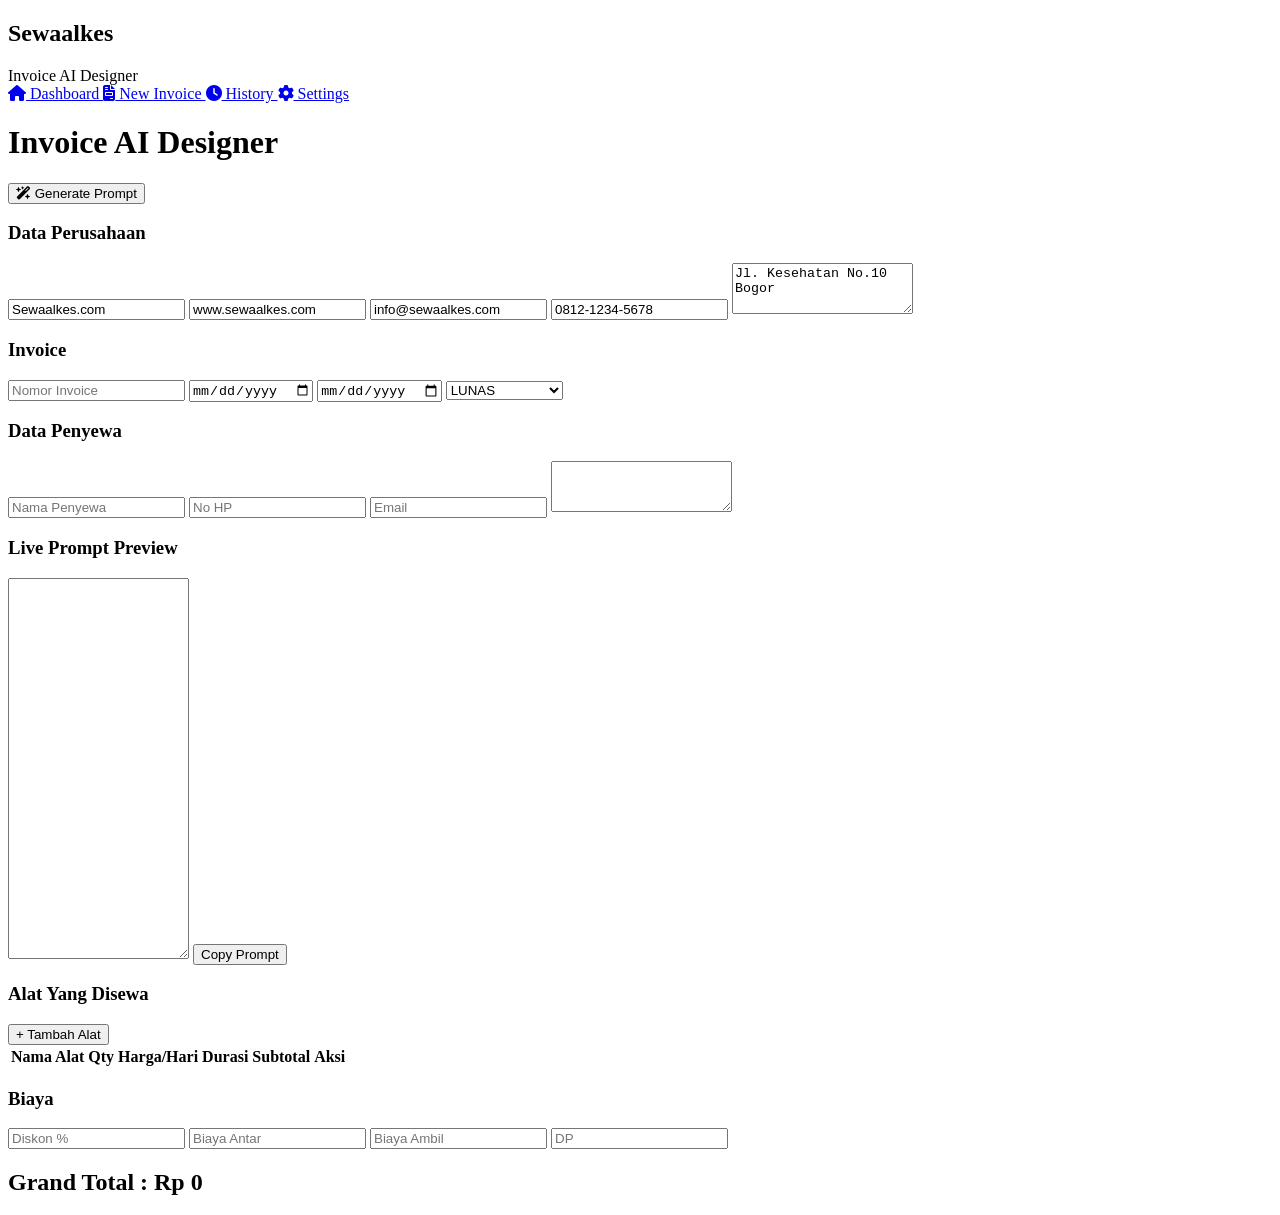
==== index.html @ 489d6095 "Add files via upload" ====
<!DOCTYPE html>
<html lang="id">
<head>
<meta charset="UTF-8">
<meta name="viewport" content="width=device-width, initial-scale=1.0">

<title>Invoice AI Designer | Sewaalkes.com</title>

<link rel="stylesheet" href="css/style.css">
<link rel="stylesheet" href="css/dashboard.css">
<link rel="stylesheet" href="css/mobile.css">

<link href="https://cdnjs.cloudflare.com/ajax/libs/font-awesome/6.5.1/css/all.min.css" rel="stylesheet">

</head>
<body>

<div class="app">

    <!-- SIDEBAR -->

    <aside class="sidebar">

        <div class="logo">

            <h2>Sewaalkes</h2>
            <span>Invoice AI Designer</span>

        </div>

        <nav>

            <a href="#">
                <i class="fa fa-home"></i>
                Dashboard
            </a>

            <a href="#">
                <i class="fa fa-file-invoice"></i>
                New Invoice
            </a>

            <a href="history.html">
                <i class="fa fa-clock"></i>
                History
            </a>

            <a href="settings.html">
                <i class="fa fa-gear"></i>
                Settings
            </a>

        </nav>

    </aside>

    <!-- CONTENT -->

    <main class="main">

        <div class="topbar">

            <h1>Invoice AI Designer</h1>

            <button id="generateBtn" class="btn-primary">

                <i class="fa fa-wand-magic-sparkles"></i>
                Generate Prompt

            </button>

        </div>

        <!-- GRID -->

        <div class="dashboard-grid">

            <!-- KIRI -->

            <div class="left-column">

                <!-- DATA PERUSAHAAN -->

                <div class="card">

                    <h3>Data Perusahaan</h3>

                    <input id="companyName" type="text" value="Sewaalkes.com">

                    <input id="website" type="text" value="www.sewaalkes.com">

                    <input id="email" type="text" value="info@sewaalkes.com">

                    <input id="phone" type="text" value="0812-1234-5678">

                    <textarea id="address" rows="3">Jl. Kesehatan No.10 Bogor</textarea>

                </div>

                <!-- INVOICE -->

                <div class="card">

                    <h3>Invoice</h3>

                    <input id="invoiceNumber" placeholder="Nomor Invoice">

                    <input id="invoiceDate" type="date">

                    <input id="dueDate" type="date">

                    <select id="paymentStatus">

                        <option>LUNAS</option>
                        <option>BELUM LUNAS</option>
                        <option>DP</option>

                    </select>

                </div>

                <!-- PENYEWA -->

                <div class="card">

                    <h3>Data Penyewa</h3>

                    <input id="customerName" placeholder="Nama Penyewa">

                    <input id="customerPhone" placeholder="No HP">

                    <input id="customerEmail" placeholder="Email">

                    <textarea id="customerAddress" rows="3"></textarea>

                </div>

            </div>

            <!-- KANAN -->

            <div class="right-column">

                <div class="card preview-card">

                    <h3>Live Prompt Preview</h3>

                    <textarea id="promptOutput" rows="25"></textarea>

                    <button id="copyBtn" class="btn-success">

                        Copy Prompt

                    </button>

                </div>

            </div>

        </div>

        <!-- DETAIL SEWA -->

        <div class="card">

            <div class="section-title">

                <h3>Alat Yang Disewa</h3>

                <button id="addItemBtn" class="btn-primary">

                    + Tambah Alat

                </button>

            </div>

            <table class="invoice-table">

                <thead>

                    <tr>

                        <th>Nama Alat</th>
                        <th>Qty</th>
                        <th>Harga/Hari</th>
                        <th>Durasi</th>
                        <th>Subtotal</th>
                        <th>Aksi</th>

                    </tr>

                </thead>

                <tbody id="itemTableBody">

                </tbody>

            </table>

        </div>

        <!-- BIAYA -->

        <div class="card">

            <h3>Biaya</h3>

            <div class="cost-grid">

                <input id="discount" placeholder="Diskon %">

                <input id="deliveryFee" placeholder="Biaya Antar">

                <input id="pickupFee" placeholder="Biaya Ambil">

                <input id="downPayment" placeholder="DP">

            </div>

            <div class="summary-box">

                <h2 id="grandTotal">

                    Grand Total : Rp 0

                </h2>

            </div>

        </div>

    </main>

</div>

<script src="js/calculator.js"></script>
<script src="js/invoice.js"></script>
<script src="js/prompt-builder.js"></script>
<script src="js/app.js"></script>

</body>
</html>
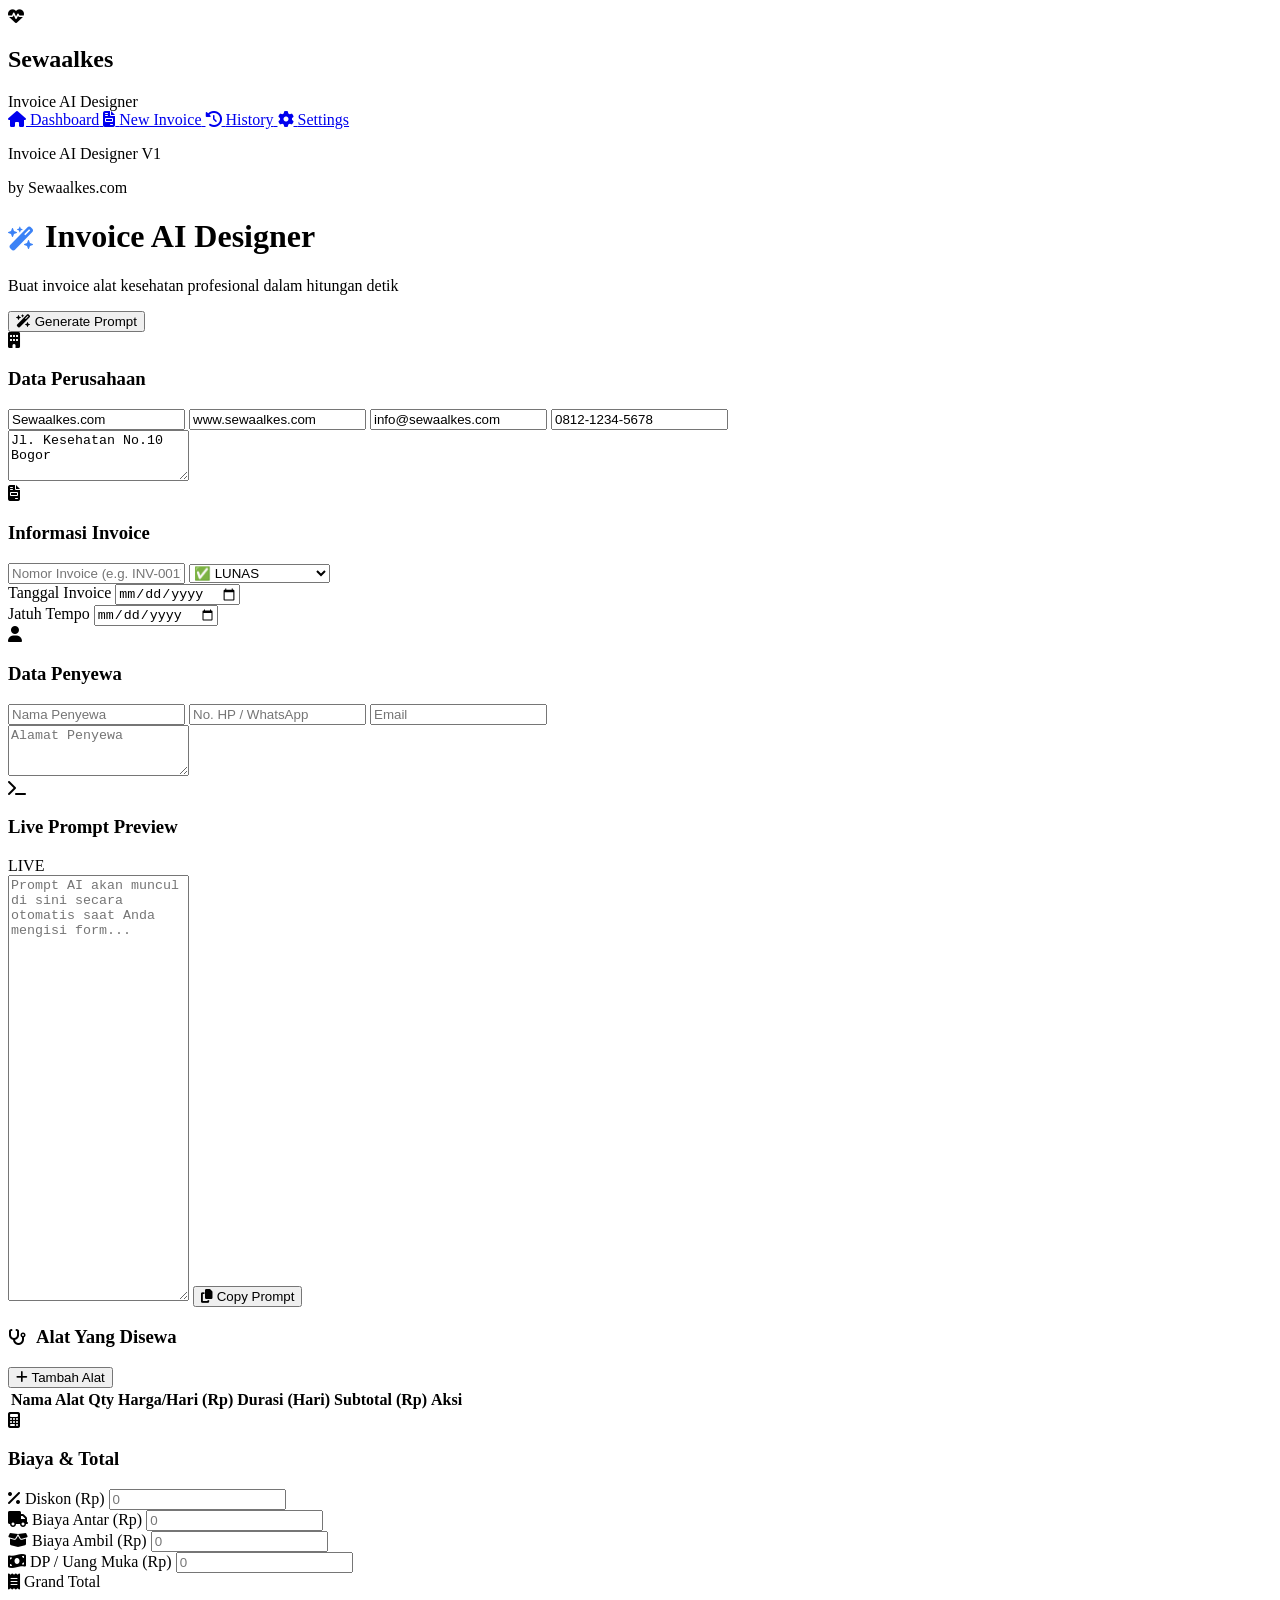
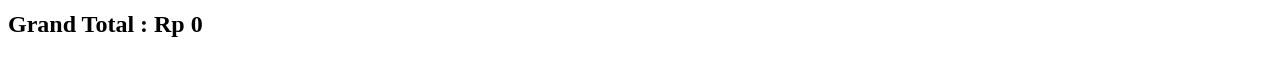
==== commit 66ba4eed: "Add files via upload" ====
--- a/index.html
+++ b/index.html
@@ -1,243 +1,221 @@
-<!DOCTYPE html>
-<html lang="id">
-<head>
-<meta charset="UTF-8">
-<meta name="viewport" content="width=device-width, initial-scale=1.0">
-
-<title>Invoice AI Designer | Sewaalkes.com</title>
-
-<link rel="stylesheet" href="css/style.css">
-<link rel="stylesheet" href="css/dashboard.css">
-<link rel="stylesheet" href="css/mobile.css">
-
-<link href="https://cdnjs.cloudflare.com/ajax/libs/font-awesome/6.5.1/css/all.min.css" rel="stylesheet">
-
-</head>
-<body>
-
-<div class="app">
-
-    <!-- SIDEBAR -->
-
-    <aside class="sidebar">
-
-        <div class="logo">
-
-            <h2>Sewaalkes</h2>
-            <span>Invoice AI Designer</span>
-
-        </div>
-
-        <nav>
-
-            <a href="#">
-                <i class="fa fa-home"></i>
-                Dashboard
-            </a>
-
-            <a href="#">
-                <i class="fa fa-file-invoice"></i>
-                New Invoice
-            </a>
-
-            <a href="history.html">
-                <i class="fa fa-clock"></i>
-                History
-            </a>
-
-            <a href="settings.html">
-                <i class="fa fa-gear"></i>
-                Settings
-            </a>
-
-        </nav>
-
-    </aside>
-
-    <!-- CONTENT -->
-
-    <main class="main">
-
-        <div class="topbar">
-
-            <h1>Invoice AI Designer</h1>
-
-            <button id="generateBtn" class="btn-primary">
-
-                <i class="fa fa-wand-magic-sparkles"></i>
-                Generate Prompt
-
-            </button>
-
-        </div>
-
-        <!-- GRID -->
-
-        <div class="dashboard-grid">
-
-            <!-- KIRI -->
-
-            <div class="left-column">
-
-                <!-- DATA PERUSAHAAN -->
-
-                <div class="card">
-
-                    <h3>Data Perusahaan</h3>
-
-                    <input id="companyName" type="text" value="Sewaalkes.com">
-
-                    <input id="website" type="text" value="www.sewaalkes.com">
-
-                    <input id="email" type="text" value="info@sewaalkes.com">
-
-                    <input id="phone" type="text" value="0812-1234-5678">
-
-                    <textarea id="address" rows="3">Jl. Kesehatan No.10 Bogor</textarea>
-
-                </div>
-
-                <!-- INVOICE -->
-
-                <div class="card">
-
-                    <h3>Invoice</h3>
-
-                    <input id="invoiceNumber" placeholder="Nomor Invoice">
-
-                    <input id="invoiceDate" type="date">
-
-                    <input id="dueDate" type="date">
-
-                    <select id="paymentStatus">
-
-                        <option>LUNAS</option>
-                        <option>BELUM LUNAS</option>
-                        <option>DP</option>
-
-                    </select>
-
-                </div>
-
-                <!-- PENYEWA -->
-
-                <div class="card">
-
-                    <h3>Data Penyewa</h3>
-
-                    <input id="customerName" placeholder="Nama Penyewa">
-
-                    <input id="customerPhone" placeholder="No HP">
-
-                    <input id="customerEmail" placeholder="Email">
-
-                    <textarea id="customerAddress" rows="3"></textarea>
-
-                </div>
-
-            </div>
-
-            <!-- KANAN -->
-
-            <div class="right-column">
-
-                <div class="card preview-card">
-
-                    <h3>Live Prompt Preview</h3>
-
-                    <textarea id="promptOutput" rows="25"></textarea>
-
-                    <button id="copyBtn" class="btn-success">
-
-                        Copy Prompt
-
-                    </button>
-
-                </div>
-
-            </div>
-
-        </div>
-
-        <!-- DETAIL SEWA -->
-
-        <div class="card">
-
-            <div class="section-title">
-
-                <h3>Alat Yang Disewa</h3>
-
-                <button id="addItemBtn" class="btn-primary">
-
-                    + Tambah Alat
-
-                </button>
-
-            </div>
-
-            <table class="invoice-table">
-
-                <thead>
-
-                    <tr>
-
-                        <th>Nama Alat</th>
-                        <th>Qty</th>
-                        <th>Harga/Hari</th>
-                        <th>Durasi</th>
-                        <th>Subtotal</th>
-                        <th>Aksi</th>
-
-                    </tr>
-
-                </thead>
-
-                <tbody id="itemTableBody">
-
-                </tbody>
-
-            </table>
-
-        </div>
-
-        <!-- BIAYA -->
-
-        <div class="card">
-
-            <h3>Biaya</h3>
-
-            <div class="cost-grid">
-
-                <input id="discount" placeholder="Diskon %">
-
-                <input id="deliveryFee" placeholder="Biaya Antar">
-
-                <input id="pickupFee" placeholder="Biaya Ambil">
-
-                <input id="downPayment" placeholder="DP">
-
-            </div>
-
-            <div class="summary-box">
-
-                <h2 id="grandTotal">
-
-                    Grand Total : Rp 0
-
-                </h2>
-
-            </div>
-
-        </div>
-
-    </main>
-
-</div>
-
-<script src="js/calculator.js"></script>
-<script src="js/invoice.js"></script>
-<script src="js/prompt-builder.js"></script>
-<script src="js/app.js"></script>
-
-</body>
+<!DOCTYPE html>
+<html lang="id">
+<head>
+<meta charset="UTF-8">
+<meta name="viewport" content="width=device-width, initial-scale=1.0">
+<meta name="description" content="Invoice AI Designer untuk sewa alat kesehatan - Sewaalkes.com. Buat invoice profesional dengan mudah dan cepat.">
+<title>Invoice AI Designer | Sewaalkes.com</title>
+
+<link rel="preconnect" href="https://fonts.googleapis.com">
+<link rel="preconnect" href="https://fonts.gstatic.com" crossorigin>
+<link href="https://fonts.googleapis.com/css2?family=Inter:wght@300;400;500;600;700;800&display=swap" rel="stylesheet">
+<link href="https://cdnjs.cloudflare.com/ajax/libs/font-awesome/6.5.1/css/all.min.css" rel="stylesheet">
+
+<link rel="stylesheet" href="css/style.css">
+<link rel="stylesheet" href="css/dashboard.css">
+<link rel="stylesheet" href="css/mobile.css">
+</head>
+<body>
+
+<div class="app">
+
+    <!-- SIDEBAR -->
+    <aside class="sidebar">
+        <div class="logo">
+            <div class="logo-icon"><i class="fa fa-heartbeat"></i></div>
+            <h2>Sewaalkes</h2>
+            <span>Invoice AI Designer</span>
+        </div>
+
+        <nav>
+            <a href="index.html" class="active" id="nav-dashboard">
+                <i class="fa fa-home"></i>
+                <span>Dashboard</span>
+            </a>
+            <a href="index.html" id="nav-new">
+                <i class="fa fa-file-invoice"></i>
+                <span>New Invoice</span>
+            </a>
+            <a href="history.html" id="nav-history">
+                <i class="fa fa-clock-rotate-left"></i>
+                <span>History</span>
+            </a>
+            <a href="settings.html" id="nav-settings">
+                <i class="fa fa-gear"></i>
+                <span>Settings</span>
+            </a>
+        </nav>
+
+        <div class="sidebar-footer">
+            <p>Invoice AI Designer V1</p>
+            <p class="brand-tag">by Sewaalkes.com</p>
+        </div>
+    </aside>
+
+    <!-- CONTENT -->
+    <main class="main">
+
+        <div class="topbar">
+            <div class="topbar-left">
+                <h1><i class="fa fa-wand-magic-sparkles" style="color:#3b82f6;font-size:24px;margin-right:10px;"></i>Invoice AI Designer</h1>
+                <p class="topbar-sub">Buat invoice alat kesehatan profesional dalam hitungan detik</p>
+            </div>
+            <button id="generateBtn" class="btn-generate">
+                <i class="fa fa-wand-magic-sparkles"></i>
+                Generate Prompt
+            </button>
+        </div>
+
+        <!-- GRID -->
+        <div class="dashboard-grid">
+
+            <!-- KIRI -->
+            <div class="left-column">
+
+                <!-- DATA PERUSAHAAN -->
+                <div class="card">
+                    <div class="card-header">
+                        <i class="fa fa-building"></i>
+                        <h3>Data Perusahaan</h3>
+                    </div>
+                    <div class="form-grid-2">
+                        <input id="companyName" type="text" placeholder="Nama Perusahaan" value="Sewaalkes.com">
+                        <input id="website" type="text" placeholder="Website" value="www.sewaalkes.com">
+                        <input id="email" type="email" placeholder="Email" value="info@sewaalkes.com">
+                        <input id="phone" type="text" placeholder="No. WhatsApp" value="0812-1234-5678">
+                    </div>
+                    <textarea id="address" rows="3" placeholder="Alamat Lengkap">Jl. Kesehatan No.10 Bogor</textarea>
+                </div>
+
+                <!-- INVOICE -->
+                <div class="card">
+                    <div class="card-header">
+                        <i class="fa fa-file-invoice"></i>
+                        <h3>Informasi Invoice</h3>
+                    </div>
+                    <div class="form-grid-2">
+                        <input id="invoiceNumber" placeholder="Nomor Invoice (e.g. INV-001)">
+                        <select id="paymentStatus">
+                            <option value="LUNAS">✅ LUNAS</option>
+                            <option value="BELUM LUNAS">❌ BELUM LUNAS</option>
+                            <option value="DP">⏳ DP / Uang Muka</option>
+                        </select>
+                        <div class="input-group">
+                            <label>Tanggal Invoice</label>
+                            <input id="invoiceDate" type="date">
+                        </div>
+                        <div class="input-group">
+                            <label>Jatuh Tempo</label>
+                            <input id="dueDate" type="date">
+                        </div>
+                    </div>
+                </div>
+
+                <!-- PENYEWA -->
+                <div class="card">
+                    <div class="card-header">
+                        <i class="fa fa-user"></i>
+                        <h3>Data Penyewa</h3>
+                    </div>
+                    <div class="form-grid-2">
+                        <input id="customerName" placeholder="Nama Penyewa">
+                        <input id="customerPhone" placeholder="No. HP / WhatsApp">
+                        <input id="customerEmail" placeholder="Email" type="email">
+                    </div>
+                    <textarea id="customerAddress" rows="3" placeholder="Alamat Penyewa"></textarea>
+                </div>
+
+            </div>
+
+            <!-- KANAN -->
+            <div class="right-column">
+                <div class="card preview-card">
+                    <div class="card-header">
+                        <i class="fa fa-terminal"></i>
+                        <h3>Live Prompt Preview</h3>
+                        <span class="live-badge"><span class="live-dot"></span>LIVE</span>
+                    </div>
+                    <textarea id="promptOutput" rows="28" placeholder="Prompt AI akan muncul di sini secara otomatis saat Anda mengisi form..."></textarea>
+                    <button id="copyBtn" class="btn-success">
+                        <i class="fa fa-copy"></i>
+                        Copy Prompt
+                    </button>
+                </div>
+            </div>
+
+        </div>
+
+        <!-- DETAIL SEWA -->
+        <div class="card">
+            <div class="card-header section-title">
+                <div style="display:flex;align-items:center;gap:10px;">
+                    <i class="fa fa-stethoscope"></i>
+                    <h3>Alat Yang Disewa</h3>
+                </div>
+                <button id="addItemBtn" class="btn-add">
+                    <i class="fa fa-plus"></i> Tambah Alat
+                </button>
+            </div>
+
+            <div class="table-wrapper">
+                <table class="invoice-table">
+                    <thead>
+                        <tr>
+                            <th>Nama Alat</th>
+                            <th>Qty</th>
+                            <th>Harga/Hari (Rp)</th>
+                            <th>Durasi (Hari)</th>
+                            <th>Subtotal (Rp)</th>
+                            <th>Aksi</th>
+                        </tr>
+                    </thead>
+                    <tbody id="itemTableBody"></tbody>
+                </table>
+            </div>
+        </div>
+
+        <!-- BIAYA -->
+        <div class="card">
+            <div class="card-header">
+                <i class="fa fa-calculator"></i>
+                <h3>Biaya & Total</h3>
+            </div>
+            <div class="cost-grid">
+                <div class="input-group">
+                    <label><i class="fa fa-percent"></i> Diskon (Rp)</label>
+                    <input id="discount" type="number" placeholder="0" min="0">
+                </div>
+                <div class="input-group">
+                    <label><i class="fa fa-truck"></i> Biaya Antar (Rp)</label>
+                    <input id="deliveryFee" type="number" placeholder="0" min="0">
+                </div>
+                <div class="input-group">
+                    <label><i class="fa fa-box-open"></i> Biaya Ambil (Rp)</label>
+                    <input id="pickupFee" type="number" placeholder="0" min="0">
+                </div>
+                <div class="input-group">
+                    <label><i class="fa fa-money-bill-wave"></i> DP / Uang Muka (Rp)</label>
+                    <input id="downPayment" type="number" placeholder="0" min="0">
+                </div>
+            </div>
+
+            <div class="summary-box">
+                <div class="summary-label">
+                    <i class="fa fa-receipt"></i>
+                    Grand Total
+                </div>
+                <h2 id="grandTotal">Grand Total : Rp 0</h2>
+            </div>
+        </div>
+
+    </main>
+
+</div>
+
+<script src="js/calculator.js"></script>
+<script src="js/invoice.js"></script>
+<script src="js/prompt-builder.js"></script>
+<script src="js/app.js"></script>
+
+</body>
 </html>
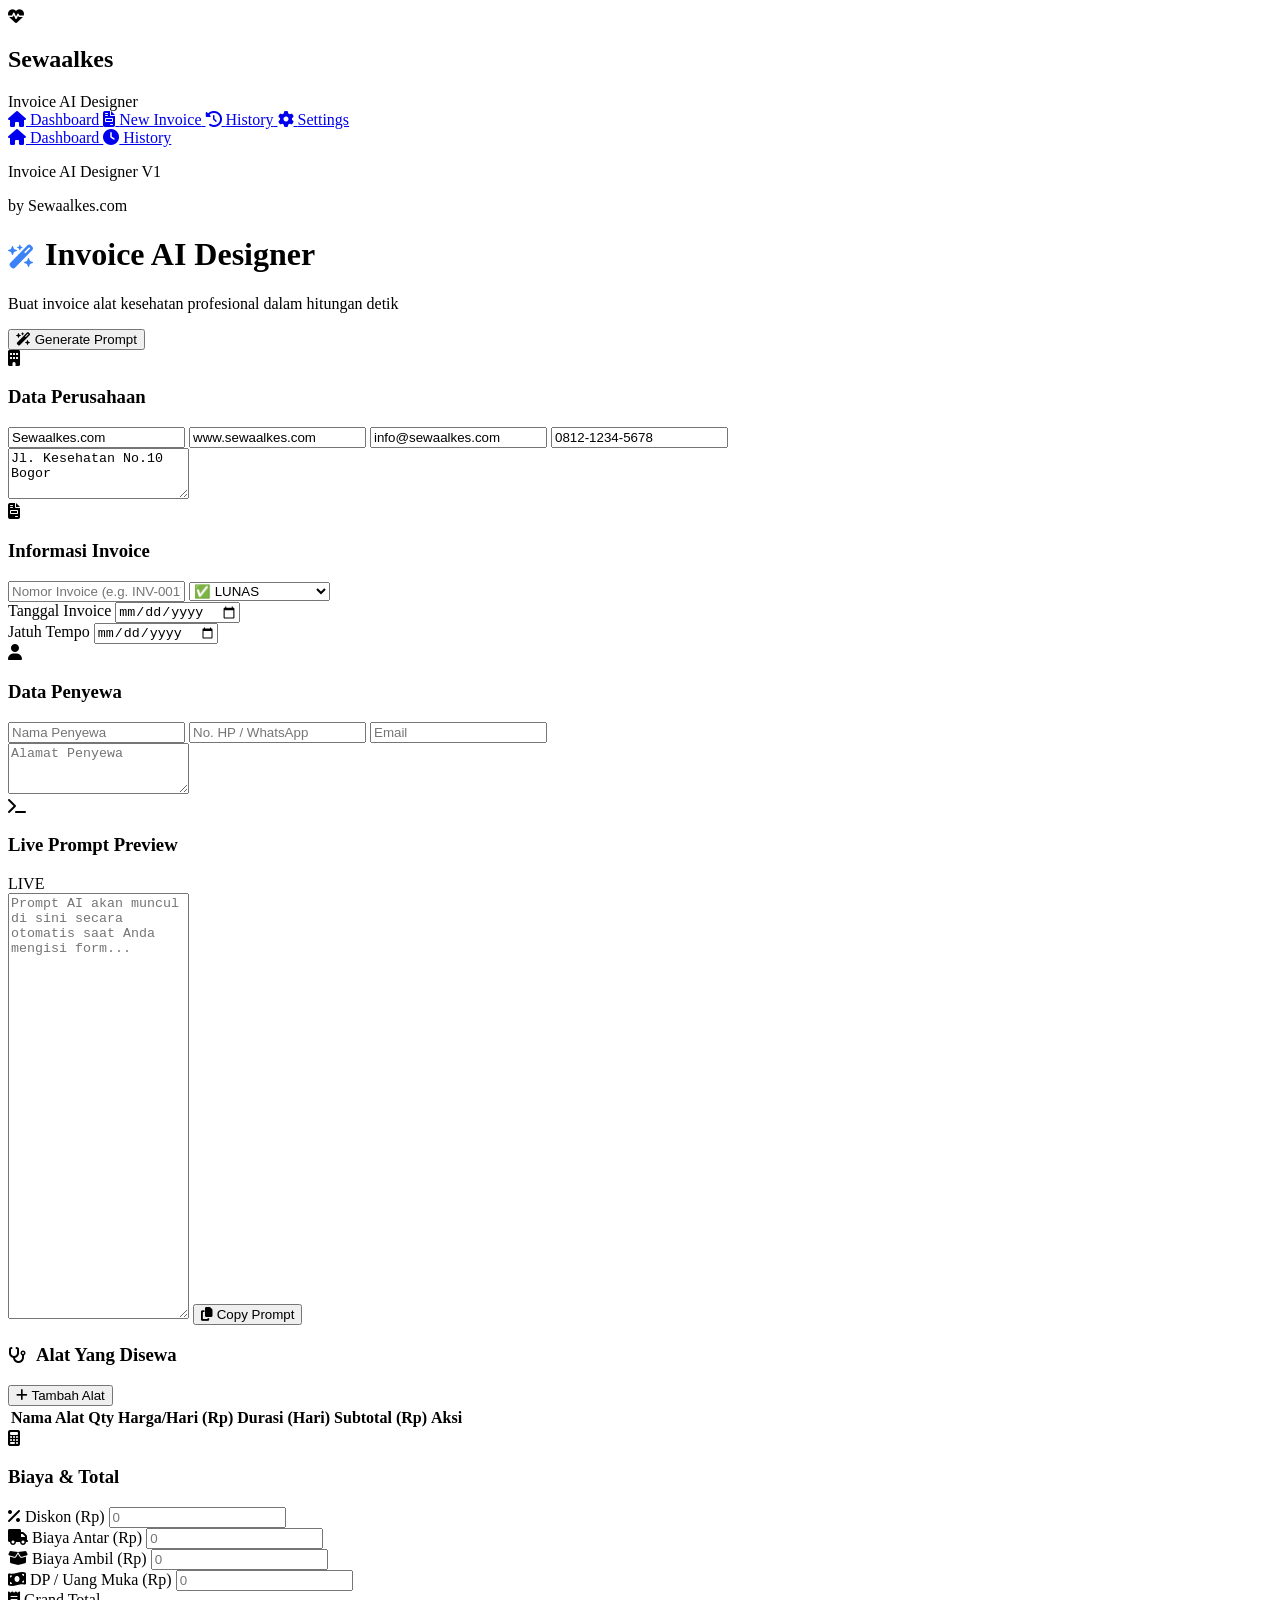
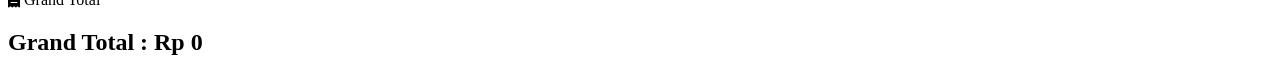
==== commit 676348c9: "Update index.html" ====
--- a/index.html
+++ b/index.html
@@ -45,7 +45,11 @@
                 <span>Settings</span>
             </a>
         </nav>
-
+<nav>
+    <a href="index.html" class="active"> <i class="fa fa-home"></i> Dashboard </a>
+    <a href="history.html"> <i class="fa fa-clock"></i> History </a>
+    <!-- ... -->
+</nav>
         <div class="sidebar-footer">
             <p>Invoice AI Designer V1</p>
             <p class="brand-tag">by Sewaalkes.com</p>
@@ -218,4 +222,4 @@
 <script src="js/app.js"></script>
 
 </body>
-</html>+</html>
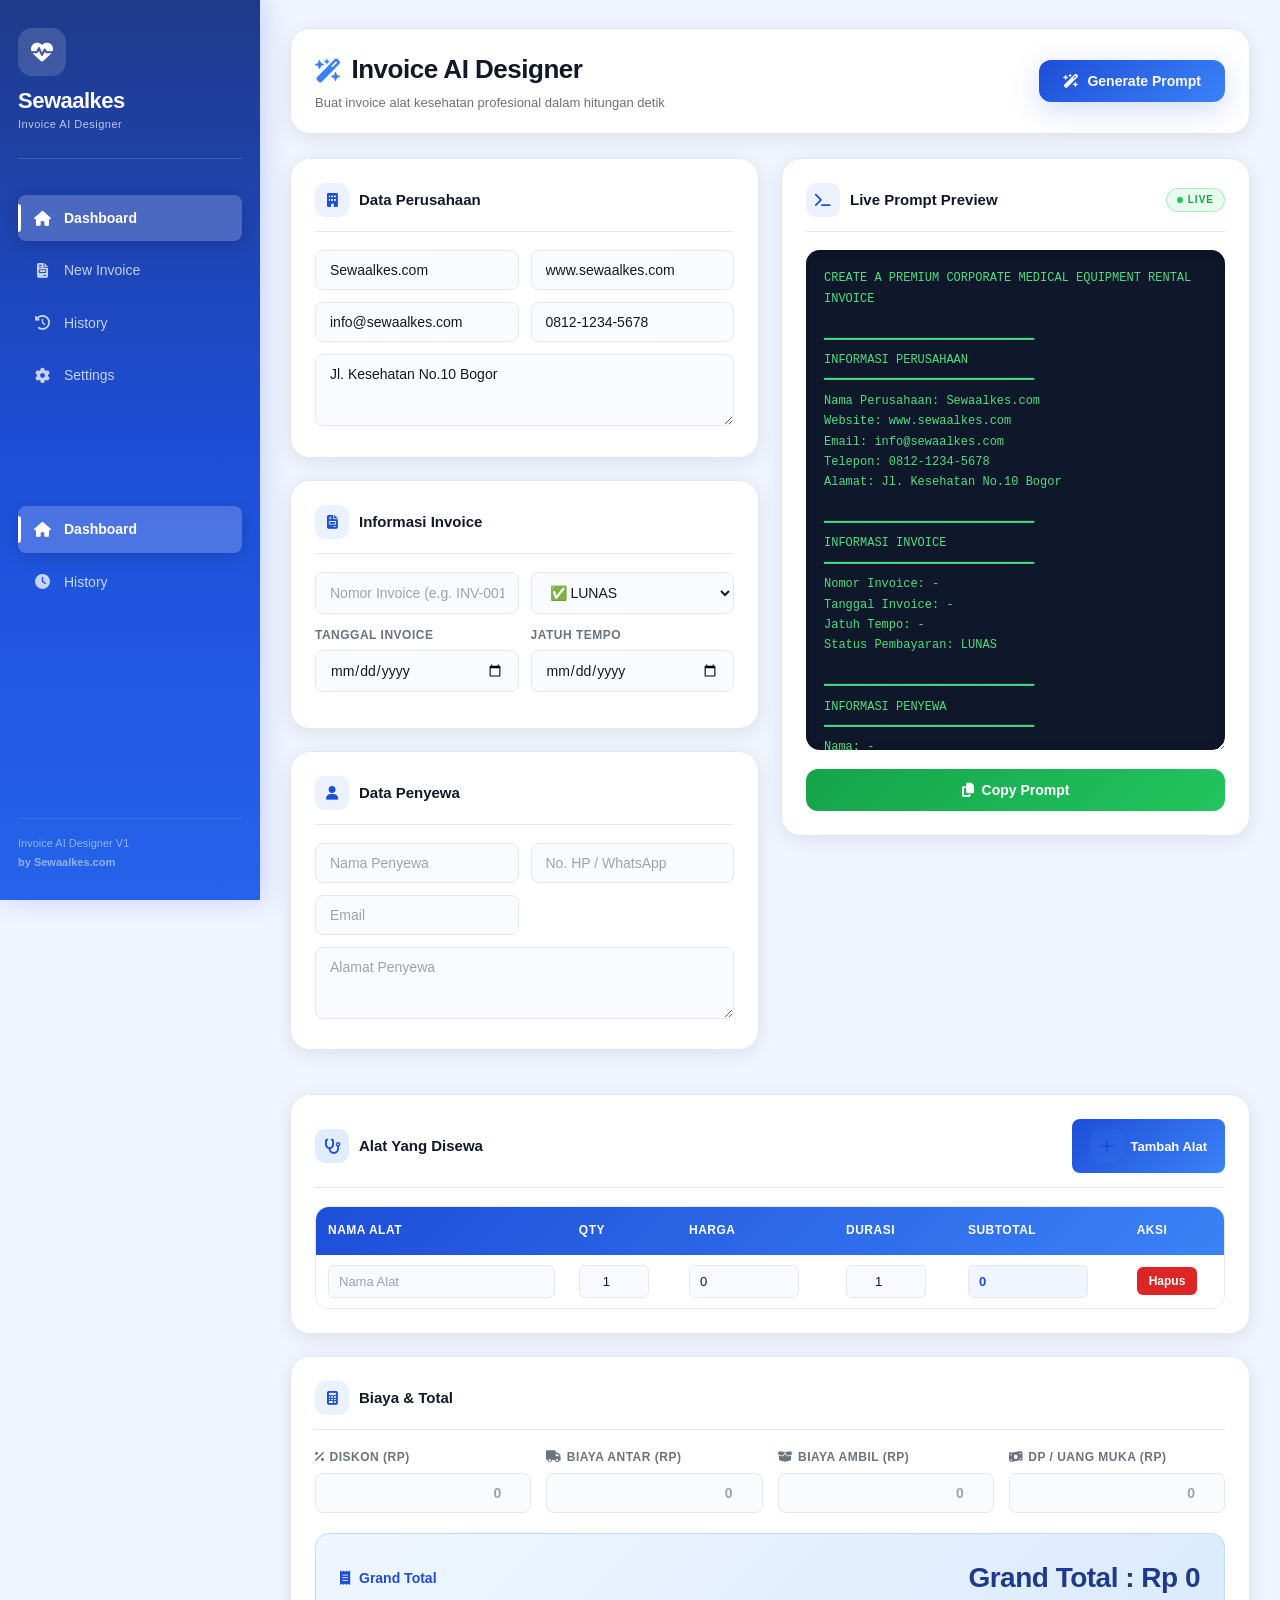
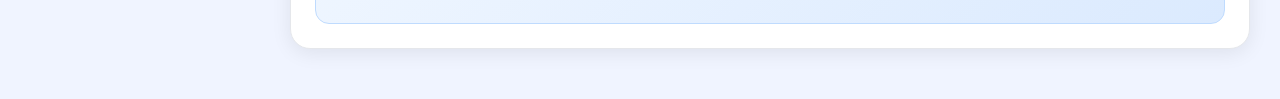
==== commit 5d37c404: "Update index.html" ====
--- a/index.html
+++ b/index.html
@@ -166,11 +166,11 @@
                     <thead>
                         <tr>
                             <th>Nama Alat</th>
-                            <th>Qty</th>
-                            <th>Harga/Hari (Rp)</th>
-                            <th>Durasi (Hari)</th>
-                            <th>Subtotal (Rp)</th>
-                            <th>Aksi</th>
+        <th>Qty</th>
+        <th>Harga</th> <!-- Berubah dari Harga/Hari -->
+        <th>Durasi</th>
+        <th>Subtotal</th>
+        <th>Aksi</th>
                         </tr>
                     </thead>
                     <tbody id="itemTableBody"></tbody>
--- a/css/style.css
+++ b/css/style.css
@@ -0,0 +1,765 @@
+/* ========================================
+   STYLE.CSS - Invoice AI Designer
+   Core Design System
+   ======================================== */
+
+/* GOOGLE FONTS */
+@import url('https://fonts.googleapis.com/css2?family=Inter:wght@300;400;500;600;700;800&display=swap');
+
+/* RESET */
+* {
+    margin: 0;
+    padding: 0;
+    box-sizing: border-box;
+}
+
+:root {
+    --primary: #1d4ed8;
+    --primary-dark: #1e3a8a;
+    --primary-light: #3b82f6;
+    --primary-glow: rgba(59, 130, 246, 0.15);
+    --success: #16a34a;
+    --success-dark: #15803d;
+    --danger: #dc2626;
+    --danger-dark: #b91c1c;
+    --warning: #d97706;
+    --bg: #f0f4ff;
+    --card-bg: #ffffff;
+    --sidebar-bg: linear-gradient(180deg, #1e3a8a 0%, #1d4ed8 50%, #2563eb 100%);
+    --text: #111827;
+    --text-muted: #6b7280;
+    --text-light: #9ca3af;
+    --border: #e5e7eb;
+    --border-focus: #3b82f6;
+    --shadow-sm: 0 1px 3px rgba(0,0,0,0.08);
+    --shadow-md: 0 4px 20px rgba(0,0,0,0.08);
+    --shadow-lg: 0 10px 40px rgba(0,0,0,0.12);
+    --shadow-blue: 0 8px 30px rgba(29, 78, 216, 0.2);
+    --radius-sm: 8px;
+    --radius-md: 14px;
+    --radius-lg: 20px;
+    --sidebar-width: 260px;
+    --transition: all 0.25s cubic-bezier(0.4, 0, 0.2, 1);
+}
+
+body {
+    font-family: 'Inter', 'Segoe UI', sans-serif;
+    background: var(--bg);
+    color: var(--text);
+    font-size: 14px;
+    line-height: 1.6;
+    -webkit-font-smoothing: antialiased;
+}
+
+/* ========================================
+   APP LAYOUT
+   ======================================== */
+
+.app {
+    display: flex;
+    min-height: 100vh;
+}
+
+/* ========================================
+   SIDEBAR
+   ======================================== */
+
+.sidebar {
+    width: var(--sidebar-width);
+    background: var(--sidebar-bg);
+    color: white;
+    padding: 28px 18px;
+    position: fixed;
+    height: 100vh;
+    display: flex;
+    flex-direction: column;
+    z-index: 100;
+    box-shadow: 4px 0 24px rgba(29, 78, 216, 0.2);
+}
+
+.logo {
+    display: flex;
+    flex-direction: column;
+    align-items: flex-start;
+    margin-bottom: 36px;
+    padding-bottom: 24px;
+    border-bottom: 1px solid rgba(255,255,255,0.15);
+}
+
+.logo-icon {
+    width: 48px;
+    height: 48px;
+    background: rgba(255,255,255,0.15);
+    border-radius: 14px;
+    display: flex;
+    align-items: center;
+    justify-content: center;
+    margin-bottom: 12px;
+    font-size: 22px;
+    backdrop-filter: blur(10px);
+}
+
+.logo h2 {
+    font-size: 22px;
+    font-weight: 800;
+    letter-spacing: -0.5px;
+    line-height: 1.2;
+}
+
+.logo span {
+    font-size: 11px;
+    opacity: 0.7;
+    font-weight: 400;
+    margin-top: 2px;
+    letter-spacing: 0.5px;
+}
+
+.sidebar nav {
+    display: flex;
+    flex-direction: column;
+    gap: 6px;
+    flex: 1;
+}
+
+.sidebar nav a {
+    text-decoration: none;
+    color: rgba(255,255,255,0.75);
+    padding: 12px 14px;
+    border-radius: var(--radius-sm);
+    transition: var(--transition);
+    display: flex;
+    align-items: center;
+    gap: 12px;
+    font-weight: 500;
+    font-size: 14px;
+    position: relative;
+}
+
+.sidebar nav a i {
+    width: 20px;
+    text-align: center;
+    font-size: 15px;
+}
+
+.sidebar nav a:hover {
+    background: rgba(255,255,255,0.12);
+    color: white;
+    transform: translateX(2px);
+}
+
+.sidebar nav a.active {
+    background: rgba(255,255,255,0.2);
+    color: white;
+    box-shadow: 0 4px 15px rgba(0,0,0,0.15);
+}
+
+.sidebar nav a.active::before {
+    content: '';
+    position: absolute;
+    left: 0;
+    top: 50%;
+    transform: translateY(-50%);
+    width: 3px;
+    height: 60%;
+    background: white;
+    border-radius: 0 3px 3px 0;
+}
+
+.sidebar-footer {
+    border-top: 1px solid rgba(255,255,255,0.15);
+    padding-top: 16px;
+    font-size: 11px;
+    opacity: 0.5;
+}
+
+.sidebar-footer .brand-tag {
+    font-weight: 600;
+    margin-top: 2px;
+}
+
+/* ========================================
+   MAIN CONTENT
+   ======================================== */
+
+.main {
+    margin-left: var(--sidebar-width);
+    padding: 28px 30px;
+    width: 100%;
+    min-height: 100vh;
+}
+
+/* ========================================
+   TOPBAR
+   ======================================== */
+
+.topbar {
+    display: flex;
+    justify-content: space-between;
+    align-items: center;
+    background: white;
+    padding: 20px 24px;
+    border-radius: var(--radius-lg);
+    box-shadow: var(--shadow-md);
+    margin-bottom: 24px;
+    border: 1px solid var(--border);
+}
+
+.topbar-left h1 {
+    font-size: 26px;
+    font-weight: 800;
+    color: var(--text);
+    letter-spacing: -0.5px;
+    display: flex;
+    align-items: center;
+}
+
+.topbar-sub {
+    font-size: 13px;
+    color: var(--text-muted);
+    margin-top: 2px;
+}
+
+/* ========================================
+   BUTTONS
+   ======================================== */
+
+.btn-generate {
+    background: linear-gradient(135deg, var(--primary) 0%, var(--primary-light) 100%);
+    color: white;
+    border: none;
+    padding: 13px 24px;
+    border-radius: 12px;
+    cursor: pointer;
+    font-weight: 700;
+    font-size: 14px;
+    display: flex;
+    align-items: center;
+    gap: 8px;
+    transition: var(--transition);
+    box-shadow: var(--shadow-blue);
+    white-space: nowrap;
+}
+
+.btn-generate:hover {
+    transform: translateY(-2px);
+    box-shadow: 0 12px 35px rgba(29, 78, 216, 0.35);
+}
+
+.btn-generate:active {
+    transform: translateY(0);
+}
+
+.btn-primary {
+    background: var(--primary);
+    color: white;
+    border: none;
+    padding: 11px 20px;
+    border-radius: var(--radius-sm);
+    cursor: pointer;
+    font-weight: 600;
+    font-size: 14px;
+    transition: var(--transition);
+    display: inline-flex;
+    align-items: center;
+    gap: 8px;
+}
+
+.btn-primary:hover {
+    background: var(--primary-dark);
+    transform: translateY(-1px);
+    box-shadow: var(--shadow-blue);
+}
+
+.btn-success {
+    background: linear-gradient(135deg, var(--success), #22c55e);
+    color: white;
+    border: none;
+    padding: 13px;
+    width: 100%;
+    border-radius: 12px;
+    cursor: pointer;
+    font-weight: 700;
+    font-size: 14px;
+    transition: var(--transition);
+    display: flex;
+    align-items: center;
+    justify-content: center;
+    gap: 8px;
+    margin-top: 12px;
+}
+
+.btn-success:hover {
+    background: linear-gradient(135deg, var(--success-dark), var(--success));
+    transform: translateY(-2px);
+    box-shadow: 0 8px 25px rgba(22, 163, 74, 0.35);
+}
+
+.btn-add {
+    background: linear-gradient(135deg, var(--primary) 0%, var(--primary-light) 100%);
+    color: white;
+    border: none;
+    padding: 10px 18px;
+    border-radius: var(--radius-sm);
+    cursor: pointer;
+    font-weight: 600;
+    font-size: 13px;
+    transition: var(--transition);
+    display: inline-flex;
+    align-items: center;
+    gap: 6px;
+}
+
+.btn-add:hover {
+    transform: translateY(-1px);
+    box-shadow: var(--shadow-blue);
+}
+
+.btn-delete {
+    background: var(--danger);
+    color: white;
+    border: none;
+    padding: 7px 12px;
+    border-radius: 6px;
+    cursor: pointer;
+    font-size: 12px;
+    font-weight: 600;
+    transition: var(--transition);
+}
+
+.btn-delete:hover {
+    background: var(--danger-dark);
+    transform: scale(1.05);
+}
+
+/* ========================================
+   GRID LAYOUT
+   ======================================== */
+
+.dashboard-grid {
+    display: grid;
+    grid-template-columns: 1fr 1fr;
+    gap: 22px;
+    margin-bottom: 22px;
+    align-items: start;
+}
+
+/* ========================================
+   CARD
+   ======================================== */
+
+.card {
+    background: var(--card-bg);
+    border-radius: var(--radius-lg);
+    padding: 24px;
+    box-shadow: var(--shadow-md);
+    margin-bottom: 22px;
+    border: 1px solid var(--border);
+    transition: var(--transition);
+    animation: fadeInUp 0.4s ease both;
+}
+
+.card:hover {
+    box-shadow: var(--shadow-lg);
+    transform: translateY(-2px);
+}
+
+.card-header {
+    display: flex;
+    align-items: center;
+    gap: 10px;
+    margin-bottom: 18px;
+    padding-bottom: 14px;
+    border-bottom: 1px solid var(--border);
+}
+
+.card-header i {
+    width: 34px;
+    height: 34px;
+    background: var(--primary-glow);
+    color: var(--primary);
+    border-radius: 10px;
+    display: flex;
+    align-items: center;
+    justify-content: center;
+    font-size: 15px;
+    flex-shrink: 0;
+}
+
+.card-header h3 {
+    font-size: 15px;
+    font-weight: 700;
+    color: var(--text);
+    flex: 1;
+}
+
+/* ========================================
+   FORM ELEMENTS
+   ======================================== */
+
+.form-grid-2 {
+    display: grid;
+    grid-template-columns: 1fr 1fr;
+    gap: 12px;
+    margin-bottom: 12px;
+}
+
+.input-group {
+    display: flex;
+    flex-direction: column;
+    gap: 5px;
+}
+
+.input-group label {
+    font-size: 12px;
+    font-weight: 600;
+    color: var(--text-muted);
+    text-transform: uppercase;
+    letter-spacing: 0.5px;
+    display: flex;
+    align-items: center;
+    gap: 5px;
+}
+
+input,
+textarea,
+select {
+    width: 100%;
+    padding: 11px 14px;
+    margin-bottom: 0;
+    border: 1.5px solid var(--border);
+    border-radius: var(--radius-sm);
+    font-size: 14px;
+    font-family: 'Inter', sans-serif;
+    color: var(--text);
+    background: #fafbff;
+    transition: var(--transition);
+    outline: none;
+}
+
+input:focus,
+textarea:focus,
+select:focus {
+    border-color: var(--border-focus);
+    background: white;
+    box-shadow: 0 0 0 3px var(--primary-glow);
+}
+
+input::placeholder,
+textarea::placeholder {
+    color: var(--text-light);
+}
+
+select {
+    cursor: pointer;
+}
+
+/* ========================================
+   TABLE
+   ======================================== */
+
+.table-wrapper {
+    overflow-x: auto;
+    border-radius: var(--radius-md);
+    border: 1px solid var(--border);
+}
+
+.invoice-table {
+    width: 100%;
+    border-collapse: collapse;
+    min-width: 600px;
+}
+
+.invoice-table thead {
+    background: linear-gradient(135deg, var(--primary) 0%, var(--primary-light) 100%);
+}
+
+.invoice-table th {
+    color: white;
+    padding: 14px 12px;
+    text-align: left;
+    font-size: 12px;
+    font-weight: 600;
+    letter-spacing: 0.5px;
+    text-transform: uppercase;
+}
+
+.invoice-table td {
+    padding: 10px 12px;
+    border-bottom: 1px solid #f1f5f9;
+    background: white;
+    vertical-align: middle;
+}
+
+.invoice-table tbody tr:last-child td {
+    border-bottom: none;
+}
+
+.invoice-table tbody tr:hover td {
+    background: #f8faff;
+}
+
+.invoice-table input {
+    margin: 0;
+    padding: 8px 10px;
+    border-radius: 6px;
+    font-size: 13px;
+    background: #f8faff;
+}
+
+/* ========================================
+   SECTION TITLE
+   ======================================== */
+
+.section-title {
+    display: flex;
+    justify-content: space-between;
+    align-items: center;
+    flex-wrap: wrap;
+    gap: 10px;
+}
+
+/* ========================================
+   COST GRID
+   ======================================== */
+
+.cost-grid {
+    display: grid;
+    grid-template-columns: repeat(4, 1fr);
+    gap: 15px;
+    margin-bottom: 20px;
+}
+
+/* ========================================
+   SUMMARY BOX
+   ======================================== */
+
+.summary-box {
+    background: linear-gradient(135deg, #eff6ff 0%, #dbeafe 100%);
+    padding: 22px 24px;
+    border-radius: var(--radius-md);
+    border: 1.5px solid #bfdbfe;
+    display: flex;
+    justify-content: space-between;
+    align-items: center;
+}
+
+.summary-label {
+    font-size: 14px;
+    font-weight: 600;
+    color: var(--primary);
+    display: flex;
+    align-items: center;
+    gap: 8px;
+}
+
+.summary-box h2 {
+    font-size: 28px;
+    font-weight: 800;
+    color: var(--primary-dark);
+    letter-spacing: -0.5px;
+}
+
+/* ========================================
+   PREVIEW CARD
+   ======================================== */
+
+.preview-card {
+    position: sticky;
+    top: 20px;
+}
+
+.preview-card textarea {
+    background: #0f172a;
+    color: #4ade80;
+    border: none;
+    padding: 18px;
+    border-radius: var(--radius-md);
+    font-family: 'Consolas', 'Courier New', monospace;
+    font-size: 12px;
+    line-height: 1.7;
+    resize: none;
+    width: 100%;
+    height: 500px;
+    box-shadow: inset 0 2px 10px rgba(0,0,0,0.3);
+}
+
+.live-badge {
+    display: flex;
+    align-items: center;
+    gap: 5px;
+    background: rgba(34, 197, 94, 0.1);
+    color: #16a34a;
+    font-size: 10px;
+    font-weight: 700;
+    padding: 3px 10px;
+    border-radius: 999px;
+    border: 1px solid rgba(34, 197, 94, 0.3);
+    letter-spacing: 1px;
+}
+
+.live-dot {
+    width: 6px;
+    height: 6px;
+    background: #22c55e;
+    border-radius: 50%;
+    animation: pulse 1.5s infinite;
+}
+
+/* ========================================
+   ANIMATIONS
+   ======================================== */
+
+@keyframes fadeInUp {
+    from {
+        opacity: 0;
+        transform: translateY(16px);
+    }
+    to {
+        opacity: 1;
+        transform: translateY(0);
+    }
+}
+
+@keyframes pulse {
+    0%, 100% { opacity: 1; transform: scale(1); }
+    50% { opacity: 0.5; transform: scale(1.3); }
+}
+
+/* ========================================
+   SCROLLBAR
+   ======================================== */
+
+::-webkit-scrollbar {
+    width: 6px;
+    height: 6px;
+}
+
+::-webkit-scrollbar-track {
+    background: var(--bg);
+}
+
+::-webkit-scrollbar-thumb {
+    background: #c7d2fe;
+    border-radius: 20px;
+}
+
+::-webkit-scrollbar-thumb:hover {
+    background: var(--primary-light);
+}
+
+/* ========================================
+   STATUS BADGES
+   ======================================== */
+
+.badge {
+    display: inline-block;
+    padding: 5px 12px;
+    border-radius: 999px;
+    font-size: 11px;
+    font-weight: 700;
+    letter-spacing: 0.5px;
+}
+
+.badge-success { background: #dcfce7; color: #15803d; }
+.badge-warning { background: #fef9c3; color: #a16207; }
+.badge-danger  { background: #fee2e2; color: #b91c1c; }
+
+/* ========================================
+   HISTORY PAGE
+   ======================================== */
+
+.history-page .history-item {
+    background: #f8faff;
+    border: 1px solid var(--border);
+    border-radius: var(--radius-md);
+    padding: 18px;
+    margin-bottom: 16px;
+    transition: var(--transition);
+}
+
+.history-page .history-item:hover {
+    border-color: var(--primary-light);
+    box-shadow: 0 4px 15px var(--primary-glow);
+}
+
+.history-page .history-item h4 {
+    font-size: 14px;
+    font-weight: 700;
+    color: var(--primary);
+    margin-bottom: 4px;
+}
+
+.history-page .history-item small {
+    color: var(--text-muted);
+    font-size: 12px;
+}
+
+.history-page .history-item textarea {
+    background: #0f172a;
+    color: #4ade80;
+    font-family: monospace;
+    font-size: 11px;
+    border-radius: 8px;
+    padding: 12px;
+    border: none;
+    margin-top: 12px;
+    height: 120px;
+    resize: none;
+}
+
+/* ========================================
+   SETTINGS PAGE
+   ======================================== */
+
+.settings-page label {
+    display: block;
+    font-size: 12px;
+    font-weight: 600;
+    color: var(--text-muted);
+    text-transform: uppercase;
+    letter-spacing: 0.5px;
+    margin-bottom: 6px;
+    margin-top: 14px;
+}
+
+.settings-page label:first-child {
+    margin-top: 0;
+}
+
+.settings-page input,
+.settings-page textarea,
+.settings-page select {
+    margin-bottom: 0;
+}
+
+.settings-page .btn-row {
+    display: flex;
+    gap: 12px;
+    margin-bottom: 24px;
+    flex-wrap: wrap;
+}
+
+.settings-page h2 {
+    font-size: 17px;
+    font-weight: 700;
+    color: var(--text);
+    margin-bottom: 16px;
+}
+
+.empty-state {
+    text-align: center;
+    padding: 48px 24px;
+    color: var(--text-muted);
+}
+
+.empty-state i {
+    font-size: 48px;
+    color: var(--border);
+    margin-bottom: 16px;
+    display: block;
+}
+
+.empty-state p {
+    font-size: 15px;
+    font-weight: 500;
+}
--- a/css/dashboard.css
+++ b/css/dashboard.css
@@ -0,0 +1,112 @@
+/* ========================================
+   DASHBOARD.CSS
+   Enhanced Dashboard Effects
+   ======================================== */
+
+/* Card delay animations */
+.left-column .card:nth-child(1) { animation-delay: 0.05s; }
+.left-column .card:nth-child(2) { animation-delay: 0.10s; }
+.left-column .card:nth-child(3) { animation-delay: 0.15s; }
+.right-column .card { animation-delay: 0.05s; }
+
+/* Table input widths */
+.invoice-table .item-name { min-width: 160px; }
+.invoice-table .item-qty  { max-width: 70px; text-align: center; }
+.invoice-table .item-price    { max-width: 110px; }
+.invoice-table .item-duration { max-width: 80px; text-align: center; }
+.invoice-table .item-subtotal {
+    max-width: 120px;
+    background: #f1f5ff;
+    color: var(--primary);
+    font-weight: 700;
+    cursor: default;
+}
+
+/* Active nav highlight */
+.sidebar nav a.active {
+    font-weight: 700;
+}
+
+/* Topbar generate btn pulse on click */
+.btn-generate:active {
+    animation: btnClick 0.15s ease;
+}
+
+@keyframes btnClick {
+    0%   { transform: scale(1); }
+    50%  { transform: scale(0.96); }
+    100% { transform: scale(1); }
+}
+
+/* Form input row gap fix */
+.form-grid-2 input,
+.form-grid-2 select {
+    margin-bottom: 0;
+}
+
+/* Textarea in card */
+.card textarea {
+    margin-bottom: 0;
+    resize: vertical;
+}
+
+/* Cost grid inputs */
+.cost-grid .input-group {
+    display: flex;
+    flex-direction: column;
+    gap: 6px;
+}
+
+.cost-grid input {
+    font-weight: 600;
+    text-align: right;
+}
+
+/* Summary amount animation */
+#grandTotal {
+    transition: all 0.3s cubic-bezier(0.34, 1.56, 0.64, 1);
+}
+
+/* Premium scrollbar for code preview */
+.preview-card textarea::-webkit-scrollbar {
+    width: 4px;
+}
+
+.preview-card textarea::-webkit-scrollbar-track {
+    background: #1e293b;
+}
+
+.preview-card textarea::-webkit-scrollbar-thumb {
+    background: #334155;
+    border-radius: 4px;
+}
+
+/* Table row add animation */
+@keyframes rowFadeIn {
+    from {
+        opacity: 0;
+        transform: translateX(-10px);
+    }
+    to {
+        opacity: 1;
+        transform: translateX(0);
+    }
+}
+
+#itemTableBody tr {
+    animation: rowFadeIn 0.25s ease;
+}
+
+/* Icon wrapper in card header */
+.card-header > i {
+    width: 34px;
+    height: 34px;
+    background: rgba(59, 130, 246, 0.1);
+    color: var(--primary);
+    border-radius: 10px;
+    display: flex !important;
+    align-items: center;
+    justify-content: center;
+    font-size: 14px;
+    flex-shrink: 0;
+}
--- a/css/mobile.css
+++ b/css/mobile.css
@@ -0,0 +1,186 @@
+/* ========================================
+   MOBILE.CSS
+   Responsive Design
+   ======================================== */
+
+/* LARGE TABLET — Stack columns */
+@media (max-width: 1200px) {
+    .dashboard-grid {
+        grid-template-columns: 1fr;
+    }
+    .cost-grid {
+        grid-template-columns: 1fr 1fr;
+    }
+    .right-column {
+        position: relative;
+        top: auto;
+    }
+    .preview-card textarea {
+        height: 350px;
+    }
+}
+
+/* TABLET */
+@media (max-width: 900px) {
+    :root {
+        --sidebar-width: 220px;
+    }
+    .main {
+        padding: 20px;
+    }
+    .topbar {
+        flex-direction: column;
+        align-items: flex-start;
+        gap: 14px;
+    }
+    .btn-generate {
+        width: 100%;
+        justify-content: center;
+    }
+}
+
+/* MOBILE — Hide sidebar, show topnav */
+@media (max-width: 768px) {
+    .sidebar {
+        width: 100%;
+        height: auto;
+        position: relative;
+        padding: 16px 18px;
+        flex-direction: row;
+        align-items: center;
+        flex-wrap: wrap;
+        gap: 12px;
+    }
+
+    .logo {
+        flex-direction: row;
+        align-items: center;
+        margin-bottom: 0;
+        padding-bottom: 0;
+        border-bottom: none;
+        gap: 10px;
+        flex: 1;
+    }
+
+    .logo-icon {
+        margin-bottom: 0;
+        width: 36px;
+        height: 36px;
+        font-size: 16px;
+    }
+
+    .logo h2 {
+        font-size: 18px;
+    }
+
+    .logo span {
+        display: none;
+    }
+
+    .sidebar nav {
+        flex-direction: row;
+        flex-wrap: wrap;
+        gap: 6px;
+        flex: unset;
+        width: 100%;
+    }
+
+    .sidebar nav a {
+        flex: 1;
+        min-width: 100px;
+        justify-content: center;
+        font-size: 12px;
+        padding: 10px;
+    }
+
+    .sidebar nav a::before {
+        display: none;
+    }
+
+    .sidebar-footer {
+        display: none;
+    }
+
+    .app {
+        flex-direction: column;
+    }
+
+    .main {
+        margin-left: 0;
+        padding: 16px;
+    }
+
+    .dashboard-grid {
+        grid-template-columns: 1fr;
+    }
+
+    .cost-grid {
+        grid-template-columns: 1fr 1fr;
+    }
+
+    .summary-box {
+        flex-direction: column;
+        align-items: flex-start;
+        gap: 10px;
+    }
+
+    .summary-box h2 {
+        font-size: 22px;
+    }
+
+    .form-grid-2 {
+        grid-template-columns: 1fr;
+    }
+
+    .topbar {
+        flex-direction: column;
+        align-items: flex-start;
+        gap: 12px;
+        padding: 16px 18px;
+    }
+
+    .topbar-left h1 {
+        font-size: 20px;
+    }
+
+    .btn-generate {
+        width: 100%;
+        justify-content: center;
+    }
+}
+
+/* SMARTPHONE */
+@media (max-width: 520px) {
+    .cost-grid {
+        grid-template-columns: 1fr;
+    }
+
+    .section-title {
+        flex-direction: column;
+        align-items: flex-start;
+    }
+
+    .btn-add, .btn-primary, .btn-success {
+        width: 100%;
+        justify-content: center;
+    }
+
+    .card {
+        padding: 16px;
+    }
+
+    .preview-card textarea {
+        height: 280px;
+        font-size: 11px;
+    }
+
+    .summary-box h2 {
+        font-size: 20px;
+    }
+
+    .invoice-table th,
+    .invoice-table td {
+        padding: 8px;
+        font-size: 12px;
+    }
+}
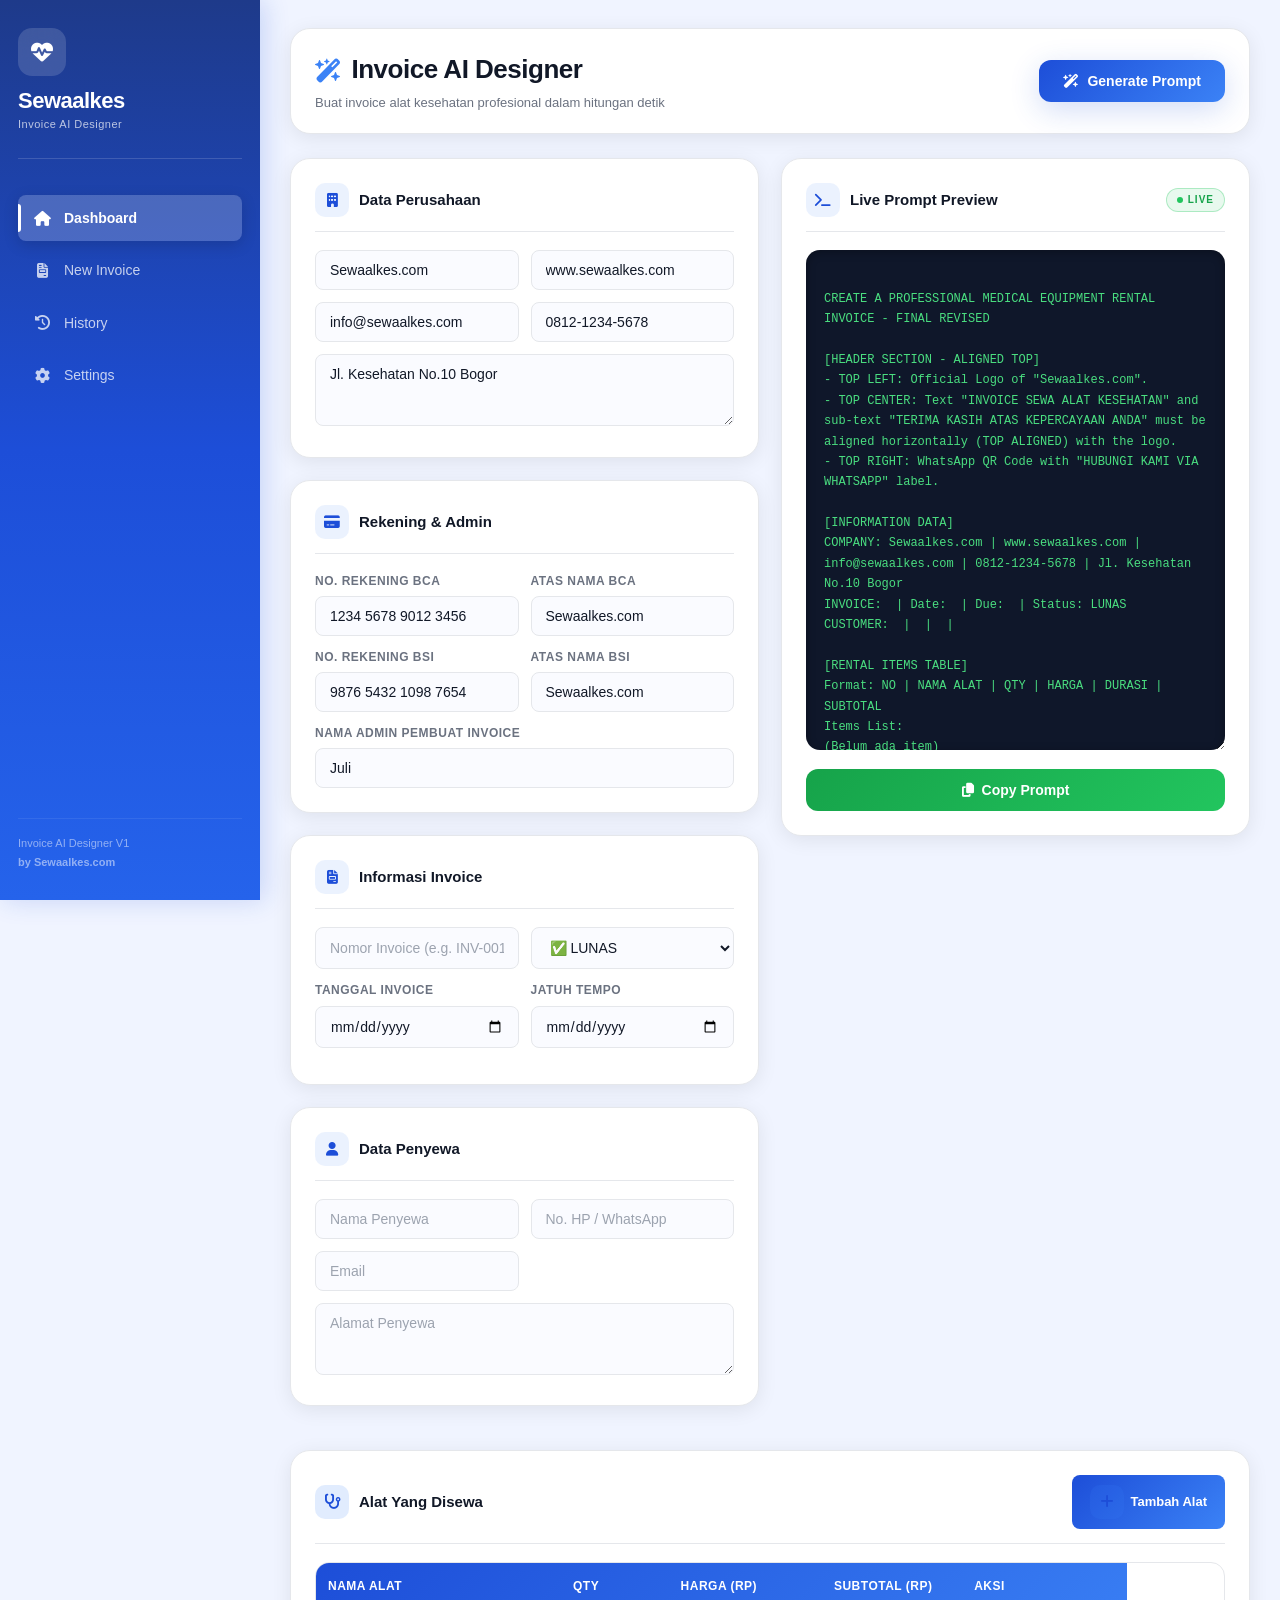
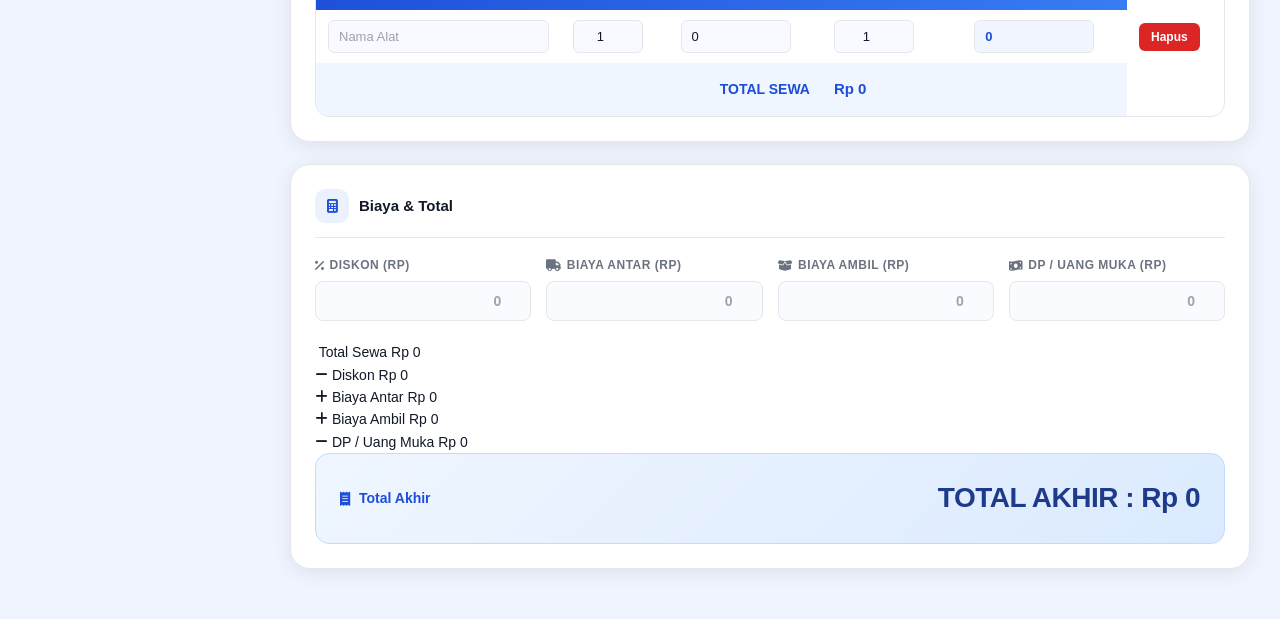
==== commit 67928170: "Add files via upload" ====
--- a/index.html
+++ b/index.html
@@ -45,11 +45,7 @@
                 <span>Settings</span>
             </a>
         </nav>
-<nav>
-    <a href="index.html" class="active"> <i class="fa fa-home"></i> Dashboard </a>
-    <a href="history.html"> <i class="fa fa-clock"></i> History </a>
-    <!-- ... -->
-</nav>
+
         <div class="sidebar-footer">
             <p>Invoice AI Designer V1</p>
             <p class="brand-tag">by Sewaalkes.com</p>
@@ -89,6 +85,36 @@
                         <input id="phone" type="text" placeholder="No. WhatsApp" value="0812-1234-5678">
                     </div>
                     <textarea id="address" rows="3" placeholder="Alamat Lengkap">Jl. Kesehatan No.10 Bogor</textarea>
+                </div>
+
+                <!-- REKENING & ADMIN -->
+                <div class="card">
+                    <div class="card-header">
+                        <i class="fa fa-credit-card"></i>
+                        <h3>Rekening & Admin</h3>
+                    </div>
+                    <div class="form-grid-2">
+                        <div class="input-group">
+                            <label>No. Rekening BCA</label>
+                            <input id="bankBca" type="text" placeholder="No. Rekening BCA" value="1234 5678 9012 3456">
+                        </div>
+                        <div class="input-group">
+                            <label>Atas Nama BCA</label>
+                            <input id="bankBcaName" type="text" placeholder="Atas Nama" value="Sewaalkes.com">
+                        </div>
+                        <div class="input-group">
+                            <label>No. Rekening BSI</label>
+                            <input id="bankBsi" type="text" placeholder="No. Rekening BSI" value="9876 5432 1098 7654">
+                        </div>
+                        <div class="input-group">
+                            <label>Atas Nama BSI</label>
+                            <input id="bankBsiName" type="text" placeholder="Atas Nama" value="Sewaalkes.com">
+                        </div>
+                    </div>
+                    <div class="input-group" style="margin-top: 12px;">
+                        <label>Nama Admin Pembuat Invoice</label>
+                        <input id="adminName" type="text" placeholder="Nama Admin" value="Juli">
+                    </div>
                 </div>
 
                 <!-- INVOICE -->
@@ -166,14 +192,24 @@
                     <thead>
                         <tr>
                             <th>Nama Alat</th>
-        <th>Qty</th>
-        <th>Harga</th> <!-- Berubah dari Harga/Hari -->
-        <th>Durasi</th>
-        <th>Subtotal</th>
-        <th>Aksi</th>
+                            <th>Qty</th>
+                            <th>Harga (Rp)</th>
+                            <th>Subtotal (Rp)</th>
+                            <th>Aksi</th>
                         </tr>
                     </thead>
                     <tbody id="itemTableBody"></tbody>
+                    <tfoot>
+                        <tr class="total-row">
+                            <td colspan="3" style="text-align:right;font-weight:700;color:#1d4ed8;padding:14px 12px;background:#eff6ff;">
+                                <i class="fa fa-sigma" style="margin-right:6px;"></i>TOTAL SEWA
+                            </td>
+                            <td style="font-weight:800;color:#1d4ed8;font-size:15px;background:#eff6ff;padding:14px 12px;" id="totalSewaRow">
+                                Rp 0
+                            </td>
+                            <td style="background:#eff6ff;"></td>
+                        </tr>
+                    </tfoot>
                 </table>
             </div>
         </div>
@@ -203,12 +239,35 @@
                 </div>
             </div>
 
+            <div class="summary-formula">
+                <div class="formula-row">
+                    <span><i class="fa fa-sigma"></i> Total Sewa</span>
+                    <span id="totalSewaLabel">Rp 0</span>
+                </div>
+                <div class="formula-row minus">
+                    <span><i class="fa fa-minus"></i> Diskon</span>
+                    <span id="discountLabel">Rp 0</span>
+                </div>
+                <div class="formula-row plus">
+                    <span><i class="fa fa-plus"></i> Biaya Antar</span>
+                    <span id="deliveryLabel">Rp 0</span>
+                </div>
+                <div class="formula-row plus">
+                    <span><i class="fa fa-plus"></i> Biaya Ambil</span>
+                    <span id="pickupLabel">Rp 0</span>
+                </div>
+                <div class="formula-row minus">
+                    <span><i class="fa fa-minus"></i> DP / Uang Muka</span>
+                    <span id="dpLabel">Rp 0</span>
+                </div>
+            </div>
+
             <div class="summary-box">
                 <div class="summary-label">
                     <i class="fa fa-receipt"></i>
-                    Grand Total
-                </div>
-                <h2 id="grandTotal">Grand Total : Rp 0</h2>
+                    Total Akhir
+                </div>
+                <h2 id="grandTotal">Total Akhir : Rp 0</h2>
             </div>
         </div>
 
@@ -222,4 +281,4 @@
 <script src="js/app.js"></script>
 
 </body>
-</html>
+</html>
